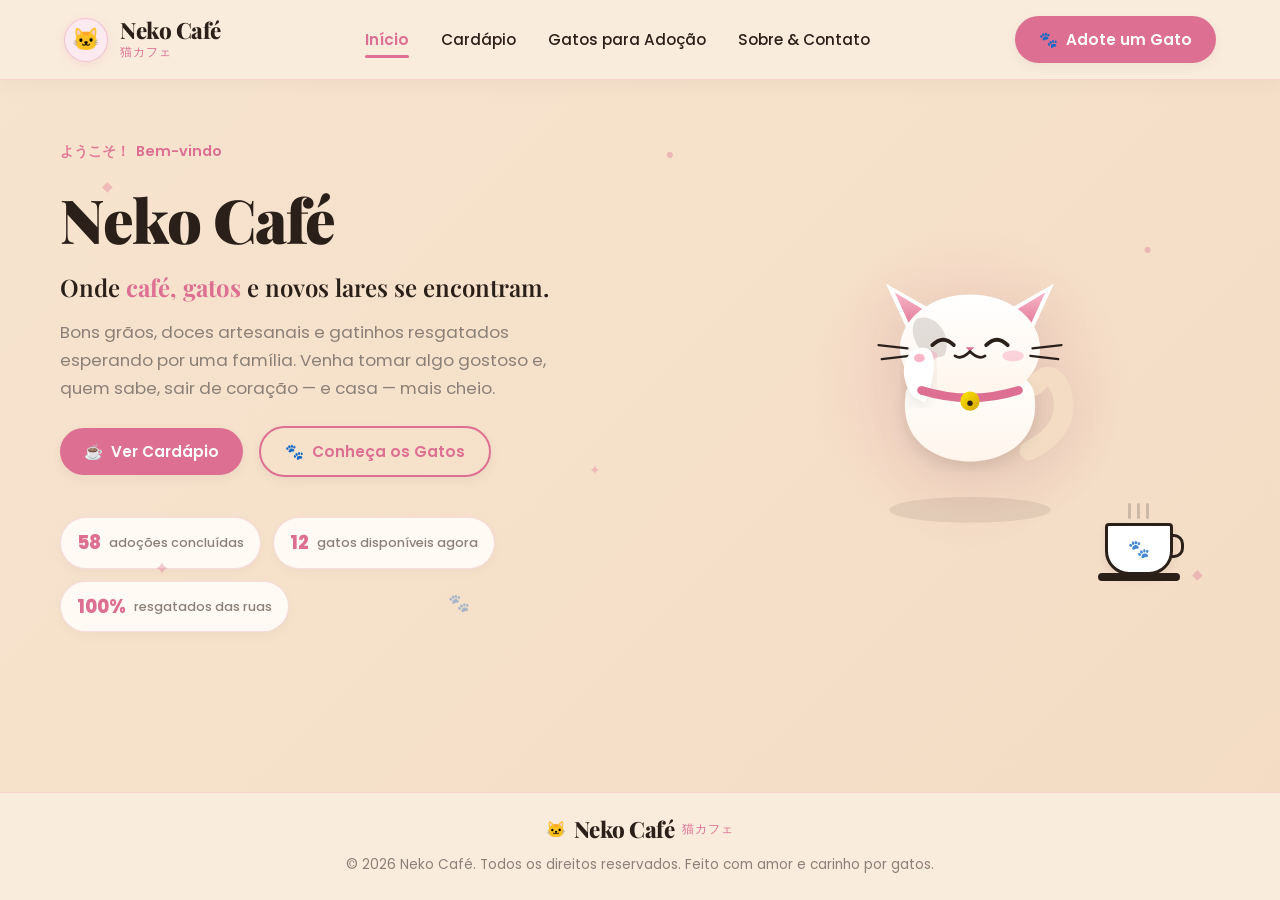
==== index.html @ e7660559 "base, inicio e cardapio" ====
<!DOCTYPE html>
<html lang="pt-BR">
<head>
  <meta charset="UTF-8">
  <meta name="viewport" content="width=device-width, initial-scale=1.0">
  <title>Neko Café</title>
  <meta name="description" content="Neko Café - Onde café de qualidade, doces artesanais e gatinhos resgatados se encontram. Venha tomar um café e adote um amigo!">
  
  <link rel="preconnect" href="https://fonts.googleapis.com">
  <link rel="preconnect" href="https://fonts.gstatic.com" crossorigin>
  <link href="https://fonts.googleapis.com/css2?family=Playfair+Display:ital,wght@0,600;0,700;0,800;0,900;1,400&family=Poppins:wght@300;400;500;600;700&display=swap" rel="stylesheet">
  
  <link rel="stylesheet" href="style.css">
</head>
<body>

  <!-- Cabeçalho Fixo -->
  <header class="header">
    <div class="header-container">
      
      <!-- Brand Logo -->
      <a href="#inicio" class="logo" id="brandLogo">
        <div class="logo-icon-circle">
          <span class="cat-icon">🐱</span>
        </div>
        <div class="logo-text">
          <span class="brand-name">Neko Café</span>
          <span class="jp-subtext">猫カフェ</span>
        </div>
      </a>

      <!-- Menu Hambúrguer (Mobile) -->
      <button class="hamburger-btn" id="hamburgerBtn" aria-label="Abrir menu de navegação">
        <span></span>
        <span></span>
        <span></span>
      </button>

      <!-- Navigation Links -->
      <nav class="nav-menu" id="navMenu">
        <ul class="nav-list">
          <li>
            <a href="#inicio" class="nav-link active" data-tab="inicio">Início</a>
          </li>
          <li>
            <a href="#cardapio" class="nav-link" data-tab="cardapio">Cardápio</a>
          </li>
          <li>
            <a href="#gatos" class="nav-link" data-tab="gatos">Gatos para Adoção</a>
          </li>
          <li>
            <a href="#sobre-contato" class="nav-link" data-tab="sobre-contato">Sobre & Contato</a>
          </li>
        </ul>
      </nav>

      <!-- Action CTA Button -->
      <div class="header-cta">
        <button class="btn btn-pill-pink" id="btnAdoteHeader">
          <span class="btn-icon">🐾</span> Adote um Gato
        </button>
      </div>
    </div>
  </header>

  <!-- Container de Notificação / Toast (Para abas em breve) -->
  <div class="toast-notification" id="toast">
    <span class="toast-icon">✨</span>
    <span class="toast-message" id="toastMessage">Esta seção estará disponível em breve!</span>
  </div>

  <!-- Conteúdo Principal SPA -->
  <main class="main-content">

    <!-- GUIA 1: INÍCIO (HERO) -->
    <section id="sec-inicio" class="tab-section active">
      <!-- Partículas decorativas de fundo -->
      <div class="decorative-confetti" aria-hidden="true">
        <span class="sparkle sp-1">◆</span>
        <span class="sparkle sp-2">✦</span>
        <span class="sparkle sp-3">●</span>
        <span class="sparkle sp-4">◆</span>
        <span class="sparkle sp-5">✦</span>
        <span class="sparkle sp-6">●</span>
        <span class="sparkle sp-7">🐾</span>
      </div>

      <div class="hero-container">
        <!-- Coluna Esquerda: Texto e Ações -->
        <div class="hero-left">
          <div class="jp-tag">
            <span class="jp-text">ようこそ！</span>
            <span class="pt-text">Bem-vindo</span>
          </div>

          <h1 class="hero-title">Neko Café</h1>

          <h2 class="hero-subtitle">
            Onde <span class="highlight-pink">café, gatos</span> e novos lares se encontram.
          </h2>

          <p class="hero-description">
            Bons grãos, doces artesanais e gatinhos resgatados esperando por uma família. Venha tomar algo gostoso e, quem sabe, sair de coração — e casa — mais cheio.
          </p>

          <div class="hero-buttons">
            <button class="btn btn-pink-solid" id="btnVerCardapioHero">
              <span>☕</span> Ver Cardápio
            </button>
            <button class="btn btn-pink-outline" id="btnConhecaGatosHero">
              <span>🐾</span> Conheça os Gatos
            </button>
          </div>

          <!-- Badges estatísticas -->
          <div class="hero-stats">
            <div class="stat-badge">
              <span class="stat-number">58</span>
              <span class="stat-text">adoções concluídas</span>
            </div>
            <div class="stat-badge">
              <span class="stat-number">12</span>
              <span class="stat-text">gatos disponíveis agora</span>
            </div>
            <div class="stat-badge">
              <span class="stat-number">100%</span>
              <span class="stat-text">resgatados das ruas</span>
            </div>
          </div>
        </div>

        <!-- Coluna Direita: Ilustração Maneki-Neko & Xícara -->
        <div class="hero-right">
          <div class="illustration-wrapper">
            <!-- Glow de fundo -->
            <div class="illustration-glow"></div>

            <!-- Maneki-Neko SVG / CSS Art -->
            <div class="maneki-neko-card">
              <svg class="neko-svg" viewBox="0 0 240 260" xmlns="http://www.w3.org/2000/svg">
                <defs>
                  <!-- Sombras e Gradientes -->
                  <filter id="soft-shadow" x="-10%" y="-10%" width="120%" height="120%">
                    <feDropShadow dx="0" dy="6" stdDeviation="6" flood-color="#2b2019" flood-opacity="0.08"/>
                  </filter>
                  <linearGradient id="bodyGrad" x1="0%" y1="0%" x2="0%" y2="100%">
                    <stop offset="0%" stop-color="#ffffff"/>
                    <stop offset="100%" stop-color="#fff5eb"/>
                  </linearGradient>
                  <linearGradient id="pinkEarGrad" x1="0%" y1="0%" x2="0%" y2="100%">
                    <stop offset="0%" stop-color="#f8b6c8"/>
                    <stop offset="100%" stop-color="#dd6f92"/>
                  </linearGradient>
                  <linearGradient id="bellGrad" x1="0%" y1="0%" x2="100%" y2="100%">
                    <stop offset="0%" stop-color="#ffe600"/>
                    <stop offset="100%" stop-color="#d4a300"/>
                  </linearGradient>
                </defs>

                <!-- Sombra no chão -->
                <ellipse cx="120" cy="245" rx="75" ry="12" fill="#2b2019" opacity="0.09"/>

                <!-- Rabo abanando -->
                <path class="neko-tail" d="M 175 190 Q 215 170 205 135 Q 195 110 180 130" fill="none" stroke="#f4dcc4" stroke-width="18" stroke-linecap="round"/>

                <!-- Corpo Principal -->
                <path d="M 60 140 C 50 220, 190 220, 180 140 C 180 100, 60 100, 60 140 Z" fill="url(#bodyGrad)" filter="url(#soft-shadow)"/>

                <!-- Orelhas (Trás e Dentro) -->
                <!-- Esquerda -->
                <path d="M 65 85 L 42 35 L 95 65 Z" fill="#ffffff"/>
                <path d="M 67 80 L 50 43 L 88 66 Z" fill="url(#pinkEarGrad)"/>
                <!-- Direita -->
                <path d="M 175 85 L 198 35 L 145 65 Z" fill="#ffffff"/>
                <path d="M 173 80 L 190 43 L 152 66 Z" fill="url(#pinkEarGrad)"/>

                <!-- Cabeça -->
                <ellipse cx="120" cy="95" rx="65" ry="50" fill="url(#bodyGrad)"/>

                <!-- Mancha cinza charmosa sobre o olho esquerdo -->
                <path d="M 70 68 C 60 80, 75 110, 96 102 C 105 85, 88 60, 70 68 Z" fill="#8b8078" opacity="0.25"/>

                <!-- Olhos (Piscando alegremente) -->
                <path d="M 85 92 Q 95 82 105 92" fill="none" stroke="#2b2019" stroke-width="3.5" stroke-linecap="round"/>
                <path d="M 135 92 Q 145 82 155 92" fill="none" stroke="#2b2019" stroke-width="3.5" stroke-linecap="round"/>

                <!-- Nariz e Focinho -->
                <polygon points="120,98 116,94 124,94" fill="#dd6f92"/>
                <path d="M 120 98 Q 112 106 106 102" fill="none" stroke="#2b2019" stroke-width="2.5" stroke-linecap="round"/>
                <path d="M 120 98 Q 128 106 134 102" fill="none" stroke="#2b2019" stroke-width="2.5" stroke-linecap="round"/>

                <!-- Bochechas rosadas -->
                <ellipse cx="80" cy="102" rx="10" ry="5" fill="#f8b6c8" opacity="0.6"/>
                <ellipse cx="160" cy="102" rx="10" ry="5" fill="#f8b6c8" opacity="0.6"/>

                <!-- Bigodes -->
                <!-- Esquerda -->
                <line x1="62" y1="95" x2="35" y2="92" stroke="#2b2019" stroke-width="2" stroke-linecap="round"/>
                <line x1="64" y1="102" x2="38" y2="105" stroke="#2b2019" stroke-width="2" stroke-linecap="round"/>
                <!-- Direita -->
                <line x1="178" y1="95" x2="205" y2="92" stroke="#2b2019" stroke-width="2" stroke-linecap="round"/>
                <line x1="176" y1="102" x2="202" y2="105" stroke="#2b2019" stroke-width="2" stroke-linecap="round"/>

                <!-- Patinha acenando (Maneki-Neko Luck Wave) -->
                <g class="waving-paw">
                  <path d="M 68 140 C 50 120, 60 90, 80 95 C 92 100, 85 130, 78 145 Z" fill="#ffffff" filter="url(#soft-shadow)"/>
                  <!-- Almofadinha da pata -->
                  <ellipse cx="73" cy="104" rx="5" ry="4" fill="#f8b6c8"/>
                </g>

                <!-- Coleira e Sino -->
                <path d="M 75 134 Q 120 148 165 134" fill="none" stroke="#dd6f92" stroke-width="8" stroke-linecap="round"/>
                <circle cx="120" cy="144" r="9" fill="url(#bellGrad)"/>
                <circle cx="120" cy="146" r="2.5" fill="#2b2019"/>
              </svg>
            </div>

            <!-- Ilustração da Xícara de Café -->
            <div class="coffee-cup-card">
              <div class="steam-container">
                <span class="steam s-1"></span>
                <span class="steam s-2"></span>
                <span class="steam s-3"></span>
              </div>
              <div class="cup-body">
                <div class="cup-handle"></div>
                <div class="cup-paw-print">🐾</div>
              </div>
              <div class="cup-saucer"></div>
            </div>

          </div>
        </div>
      </div>
    </section>

    <!-- GUIA 2: CARDÁPIO -->
    <section id="sec-cardapio" class="tab-section">
      <div class="menu-container">
        <!-- Coluna Esquerda: Texto e Box Destaque -->
        <div class="menu-left">
          <div class="jp-tag">
            <span class="jp-icon">☕</span>
            <span class="pt-text">Cardápio</span>
          </div>

          <h2 class="menu-title">Feito com amor, servido com calma.</h2>

          <p class="menu-description">
            Cafés, bebidas, doces e salgados pensados para acompanhar uma boa tarde ao lado dos nossos gatos.
          </p>

          <!-- Box de Destaque Marrom Escuro -->
          <div class="menu-feature-box">
            <div class="feature-box-content">
              <span class="feature-quote">"Experimente o Latte Neko!"</span>
              <span class="feature-icon">🐾</span>
            </div>
          </div>
        </div>

        <!-- Coluna Direita: Card com Sub-abas e Lista de Produtos -->
        <div class="menu-right">
          <div class="menu-card">
            
            <!-- Sub-abas (Tabs internas) -->
            <div class="subtabs-header">
              <button class="subtab-btn active" data-category="cafes">Cafés</button>
              <button class="subtab-btn" data-category="bebidas">Bebidas</button>
              <button class="subtab-btn" data-category="doces">Doces</button>
              <button class="subtab-btn" data-category="salgados">Salgados</button>
              <button class="subtab-btn" data-category="combos">Combos</button>
            </div>

            <!-- Conteúdo da lista de produtos -->
            <div class="subtabs-content">
              <ul class="menu-item-list" id="menuItemList">
                <!-- Preenchido dinamicamente via JS -->
              </ul>
            </div>

          </div>
        </div>
      </div>
    </section>

    <!-- GUIA PLACEHOLDER (Para abas Sobre, Gatos, Contato quando ativadas) -->
    <section id="sec-placeholder" class="tab-section">
      <div class="placeholder-container">
        <div class="placeholder-card">
          <span class="placeholder-icon">🐾</span>
          <h2 class="placeholder-title" id="placeholderTitle">Seção em Construção</h2>
          <p class="placeholder-text" id="placeholderText">
            Estamos preparando novidades incríveis para você e nossos gatinhos. Volte em breve!
          </p>
          <button class="btn btn-pink-solid" id="btnVoltarInicio">
            ☕ Voltar para o Início
          </button>
        </div>
      </div>
    </section>

  </main>

  <!-- Rodapé Simples -->
  <footer class="footer">
    <div class="footer-container">
      <div class="footer-brand">
        <span class="cat-icon">🐱</span>
        <span class="brand-name">Neko Café</span>
        <span class="jp-subtext">猫カフェ</span>
      </div>
      <p class="footer-copyright">
        © 2026 Neko Café. Todos os direitos reservados. Feito com amor e carinho por gatos.
      </p>
    </div>
  </footer>

  <script src="script.js"></script>
</body>
</html>
---- style.css ----
/* 1. CSS VARIABLES (DESIGN TOKENS) */
 
:root {
  /* Color Palette */
  --bg-gradient-start: #f7e4cf;
  --bg-gradient-end: #f4dcc4;
  --header-bg: #f9ecdd;
  
  --pink-primary: #dd6f92;
  --pink-dark: #d9678a;
  --pink-hover: #c85679;
  --pink-light: #fbeaf0;
  --pink-badge-bg: #dd6f92;
  
  --text-dark: #2b2019;
  --text-muted: #8b8078;
  
  --card-bg: #fffaf3;
  --card-border: rgba(217, 103, 138, 0.2);
  --card-shadow: 0 10px 30px rgba(43, 32, 25, 0.06);
  
  --box-dark-bg: #2b2019;
  --box-dark-text: #ffffff;
  
  /* Typography */
  --font-serif: 'Playfair Display', Georgia, serif;
  --font-sans: 'Poppins', -apple-system, BlinkMacSystemFont, sans-serif;
  
  /* Spacing & Layout */
  --header-height: 80px;
  --radius-sm: 8px;
  --radius-md: 16px;
  --radius-lg: 24px;
  --radius-pill: 50px;
  
  /* Transitions */
  --transition-fast: 0.2s cubic-bezier(0.4, 0, 0.2, 1);
  --transition-normal: 0.3s cubic-bezier(0.4, 0, 0.2, 1);
}

/* 2. GLOBAL RESETS & BASE STYLES*/
*, *::before, *::after {
  box-sizing: border-box;
  margin: 0;
  padding: 0;
}

html {
  scroll-behavior: smooth;
  font-size: 16px;
}

body {
  font-family: var(--font-sans);
  background: linear-gradient(135deg, var(--bg-gradient-start) 0%, var(--bg-gradient-end) 100%);
  color: var(--text-dark);
  min-height: 100vh;
  display: flex;
  flex-direction: column;
  line-height: 1.6;
  overflow-x: hidden;
}

/* Base Headings */
h1, h2, h3, h4 {
  font-family: var(--font-serif);
  color: var(--text-dark);
  line-height: 1.2;
}

ul {
  list-style: none;
}

a {
  text-decoration: none;
  color: inherit;
}

button {
  font-family: var(--font-sans);
  cursor: pointer;
  border: none;
  outline: none;
  background: none;
}

/* 3. HEADER (FIXED NAVIGATION BAR) */
.header {
  position: fixed;
  top: 0;
  left: 0;
  right: 0;
  height: var(--header-height);
  background-color: var(--header-bg);
  border-bottom: 1px solid var(--card-border);
  z-index: 1000;
  display: flex;
  align-items: center;
  box-shadow: 0 4px 20px rgba(43, 32, 25, 0.04);
}

.header-container {
  width: 100%;
  max-width: 1200px;
  margin: 0 auto;
  padding: 0 24px;
  display: flex;
  align-items: center;
  justify-content: space-between;
}

/* Logo */
.logo {
  display: flex;
  align-items: center;
  gap: 12px;
  transition: transform var(--transition-fast);
}

.logo:hover {
  transform: translateY(-1px);
}

.logo-icon-circle {
  width: 44px;
  height: 44px;
  background-color: var(--pink-light);
  border: 1px solid rgba(221, 111, 146, 0.3);
  border-radius: 50%;
  display: flex;
  align-items: center;
  justify-content: center;
  font-size: 1.4rem;
  box-shadow: 0 2px 8px rgba(221, 111, 146, 0.15);
}

.logo-text {
  display: flex;
  flex-direction: column;
}

.brand-name {
  font-family: var(--font-serif);
  font-size: 1.4rem;
  font-weight: 800;
  color: var(--text-dark);
  letter-spacing: -0.5px;
  line-height: 1.1;
}

.jp-subtext {
  font-size: 0.72rem;
  color: var(--pink-primary);
  font-weight: 500;
  letter-spacing: 1px;
}

/* Navigation Links */
.nav-menu {
  display: flex;
  align-items: center;
}

.nav-list {
  display: flex;
  align-items: center;
  gap: 32px;
}

.nav-link {
  position: relative;
  font-size: 0.95rem;
  font-weight: 500;
  color: var(--text-dark);
  padding: 8px 0;
  transition: color var(--transition-fast);
}

.nav-link:hover {
  color: var(--pink-primary);
}

/* Active Link Styling: Pink text & pink underline */
.nav-link.active {
  color: var(--pink-primary);
  font-weight: 600;
}

.nav-link::after {
  content: '';
  position: absolute;
  bottom: 0;
  left: 0;
  width: 0%;
  height: 2.5px;
  background-color: var(--pink-primary);
  border-radius: 2px;
  transition: width var(--transition-normal);
}

.nav-link.active::after {
  width: 100%;
}

/* Header Buttons */
.header-cta {
  display: flex;
  align-items: center;
}

.hamburger-btn {
  display: none;
  flex-direction: column;
  justify-content: space-between;
  width: 28px;
  height: 20px;
  background: transparent;
  cursor: pointer;
  z-index: 1001;
}

.hamburger-btn span {
  width: 100%;
  height: 3px;
  background-color: var(--text-dark);
  border-radius: 2px;
  transition: all var(--transition-normal);
}

.hamburger-btn.open span:nth-child(1) {
  transform: translateY(8.5px) rotate(45deg);
}

.hamburger-btn.open span:nth-child(2) {
  opacity: 0;
}

.hamburger-btn.open span:nth-child(3) {
  transform: translateY(-8.5px) rotate(-45deg);
}

/* 4. BUTTONS & BADGES */
.btn {
  display: inline-flex;
  align-items: center;
  justify-content: center;
  gap: 8px;
  font-weight: 600;
  font-size: 0.95rem;
  padding: 12px 24px;
  border-radius: var(--radius-pill);
  transition: all var(--transition-normal);
  box-shadow: 0 4px 12px rgba(43, 32, 25, 0.05);
}

.btn:hover {
  transform: translateY(-2px);
  box-shadow: 0 6px 18px rgba(221, 111, 146, 0.25);
}

.btn:active {
  transform: translateY(0);
}

.btn-pill-pink, .btn-pink-solid {
  background-color: var(--pink-primary);
  color: #ffffff;
}

.btn-pill-pink:hover, .btn-pink-solid:hover {
  background-color: var(--pink-hover);
}

.btn-pink-outline {
  background-color: transparent;
  border: 2px solid var(--pink-primary);
  color: var(--pink-primary);
}

.btn-pink-outline:hover {
  background-color: var(--pink-primary);
  color: #ffffff;
}

.badge-mais-pedido {
  display: inline-block;
  background-color: var(--pink-badge-bg);
  color: #ffffff;
  font-size: 0.7rem;
  font-weight: 700;
  padding: 3px 10px;
  border-radius: var(--radius-pill);
  text-transform: uppercase;
  letter-spacing: 0.5px;
  box-shadow: 0 2px 6px rgba(221, 111, 146, 0.3);
}

/* Japanese Tag Styling */
.jp-tag {
  display: inline-flex;
  align-items: center;
  gap: 6px;
  color: var(--pink-primary);
  font-size: 0.9rem;
  font-weight: 600;
  margin-bottom: 8px;
}

.jp-text {
  font-size: 0.85rem;
  opacity: 0.9;
}

/* 5. MAIN SPA CONTENT CONTAINER & TAB SWITCHING */
.main-content {
  margin-top: var(--header-height);
  flex: 1;
  display: flex;
  flex-direction: column;
}

/* Section visibility for SPA */
.tab-section {
  display: none;
  padding: 60px 24px 80px 24px;
  animation: fadeIn 0.4s ease-out forwards;
}

.tab-section.active {
  display: block;
}

@keyframes fadeIn {
  from {
    opacity: 0;
    transform: translateY(10px);
  }
  to {
    opacity: 1;
    transform: translateY(0);
  }
}

/* 6. GUIA "INÍCIO" (HERO SECTION) */
#sec-inicio {
  position: relative;
}

.hero-container {
  max-width: 1160px;
  margin: 0 auto;
  display: grid;
  grid-template-columns: 1.1fr 0.9fr;
  gap: 48px;
  align-items: center;
}

/* Hero Left Column */
.hero-left {
  display: flex;
  flex-direction: column;
  gap: 16px;
}

.hero-title {
  font-size: 3.8rem;
  font-weight: 900;
  letter-spacing: -1.5px;
  color: var(--text-dark);
  margin-top: -4px;
}

.hero-subtitle {
  font-size: 1.5rem;
  font-weight: 600;
  color: var(--text-dark);
  line-height: 1.3;
}

.hero-subtitle .highlight-pink {
  color: var(--pink-primary);
  font-weight: 700;
}

.hero-description {
  color: var(--text-muted);
  font-size: 1.05rem;
  max-width: 520px;
  line-height: 1.65;
  margin-bottom: 8px;
}

/* Buttons Side-by-Side */
.hero-buttons {
  display: flex;
  align-items: center;
  gap: 16px;
  margin-bottom: 12px;
  flex-wrap: wrap;
}

/* Statistic Pills */
.hero-stats {
  display: flex;
  align-items: center;
  gap: 12px;
  margin-top: 12px;
  flex-wrap: wrap;
}

.stat-badge {
  background-color: var(--card-bg);
  border: 1px solid var(--card-border);
  padding: 10px 16px;
  border-radius: var(--radius-pill);
  display: flex;
  align-items: center;
  gap: 8px;
  box-shadow: 0 4px 12px rgba(43, 32, 25, 0.03);
  transition: transform var(--transition-fast);
}

.stat-badge:hover {
  transform: translateY(-2px);
  border-color: var(--pink-primary);
}

.stat-number {
  font-family: var(--font-sans);
  font-size: 1.15rem;
  font-weight: 800;
  color: var(--pink-primary);
}

.stat-text {
  font-size: 0.8rem;
  color: var(--text-muted);
  font-weight: 500;
  line-height: 1.2;
}

/* Hero Right Column: Artwork & Floating Elements */
.hero-right {
  position: relative;
  display: flex;
  justify-content: center;
  align-items: center;
}

.illustration-wrapper {
  position: relative;
  width: 100%;
  max-width: 440px;
  height: 440px;
  display: flex;
  align-items: center;
  justify-content: center;
}

.illustration-glow {
  position: absolute;
  width: 320px;
  height: 320px;
  background: radial-gradient(circle, rgba(221, 111, 146, 0.18) 0%, rgba(247, 228, 207, 0) 70%);
  border-radius: 50%;
  z-index: 1;
}

.maneki-neko-card {
  position: relative;
  z-index: 2;
  width: 260px;
  height: 280px;
  filter: drop-shadow(0 15px 25px rgba(43, 32, 25, 0.08));
}

.neko-svg {
  width: 100%;
  height: 100%;
}

/* Maneki-Neko Waving Animation */
.waving-paw {
  transform-origin: 75px 135px;
  animation: wavePaw 2.5s ease-in-out infinite;
}

@keyframes wavePaw {
  0%, 100% { transform: rotate(0deg); }
  25% { transform: rotate(-14deg); }
  50% { transform: rotate(4deg); }
  75% { transform: rotate(-10deg); }
}

.neko-tail {
  transform-origin: 175px 190px;
  animation: wagTail 4s ease-in-out infinite;
}

@keyframes wagTail {
  0%, 100% { transform: rotate(0deg); }
  50% { transform: rotate(8deg); }
}

/* Coffee Cup Illustration */
.coffee-cup-card {
  position: absolute;
  bottom: 25px;
  right: 10px;
  z-index: 3;
  display: flex;
  flex-direction: column;
  align-items: center;
}

.steam-container {
  display: flex;
  gap: 6px;
  margin-bottom: 4px;
}

.steam {
  width: 3px;
  height: 16px;
  background: rgba(139, 128, 120, 0.4);
  border-radius: 3px;
  animation: steamRise 2s infinite ease-in-out;
}

.steam.s-1 { animation-delay: 0s; }
.steam.s-2 { animation-delay: 0.4s; }
.steam.s-3 { animation-delay: 0.8s; }

@keyframes steamRise {
  0% { transform: translateY(0) scaleX(1); opacity: 0.2; }
  50% { transform: translateY(-8px) scaleX(1.4); opacity: 0.7; }
  100% { transform: translateY(-16px) scaleX(0.8); opacity: 0; }
}

.cup-body {
  position: relative;
  width: 68px;
  height: 52px;
  background: #ffffff;
  border: 3px solid var(--text-dark);
  border-radius: 4px 4px 24px 24px;
  display: flex;
  align-items: center;
  justify-content: center;
  box-shadow: 0 4px 10px rgba(43, 32, 25, 0.08);
}

.cup-handle {
  position: absolute;
  right: -14px;
  top: 8px;
  width: 14px;
  height: 24px;
  border: 3px solid var(--text-dark);
  border-left: none;
  border-radius: 0 10px 10px 0;
}

.cup-paw-print {
  font-size: 1.1rem;
  opacity: 0.8;
}

.cup-saucer {
  width: 82px;
  height: 8px;
  background: var(--text-dark);
  border-radius: 4px;
  margin-top: -2px;
}

/* Floating Confetti Elements */
.decorative-confetti {
  position: absolute;
  inset: 0;
  pointer-events: none;
  overflow: hidden;
}

.sparkle {
  position: absolute;
  color: var(--pink-primary);
  opacity: 0.35;
  font-size: 0.9rem;
  animation: floatSparkle 6s infinite ease-in-out;
}

.sp-1 { top: 15%; left: 8%; animation-delay: 0s; }
.sp-2 { top: 75%; left: 12%; animation-delay: 1.5s; font-size: 1.2rem; }
.sp-3 { top: 25%; right: 10%; animation-delay: 3s; }
.sp-4 { bottom: 20%; right: 6%; animation-delay: 0.8s; }
.sp-5 { top: 60%; left: 46%; animation-delay: 2.2s; }
.sp-6 { top: 10%; left: 52%; animation-delay: 4s; }
.sp-7 { bottom: 15%; left: 35%; animation-delay: 2.7s; font-size: 1.1rem; }

@keyframes floatSparkle {
  0%, 100% { transform: translateY(0) rotate(0deg); opacity: 0.25; }
  50% { transform: translateY(-12px) rotate(15deg); opacity: 0.55; }
}

/* 7. GUIA "CARDÁPIO" (MENU SECTION) */
.menu-container {
  max-width: 1160px;
  margin: 0 auto;
  display: grid;
  grid-template-columns: 0.85fr 1.15fr;
  gap: 48px;
  align-items: start;
}

/* Menu Left Column */
.menu-left {
  display: flex;
  flex-direction: column;
  gap: 16px;
}

.menu-title {
  font-size: 2.8rem;
  font-weight: 800;
  line-height: 1.2;
}

.menu-description {
  color: var(--text-muted);
  font-size: 1.05rem;
  line-height: 1.6;
}

/* Feature Box Marrom Escuro */
.menu-feature-box {
  background-color: var(--box-dark-bg);
  color: var(--box-dark-text);
  padding: 24px;
  border-radius: var(--radius-md);
  margin-top: 16px;
  box-shadow: 0 8px 24px rgba(43, 32, 25, 0.15);
  position: relative;
  overflow: hidden;
  border-left: 4px solid var(--pink-primary);
}

.feature-box-content {
  display: flex;
  align-items: center;
  justify-content: space-between;
}

.feature-quote {
  font-family: var(--font-serif);
  font-style: italic;
  font-size: 1.15rem;
  font-weight: 600;
  letter-spacing: 0.2px;
}

.feature-icon {
  font-size: 1.4rem;
  opacity: 0.9;
}

/* Menu Right Column: White Card & Subtabs */
.menu-card {
  background-color: var(--card-bg);
  border: 1px solid var(--card-border);
  border-radius: var(--radius-lg);
  padding: 32px;
  box-shadow: var(--card-shadow);
}

/* Sub-tabs Header */
.subtabs-header {
  display: flex;
  align-items: center;
  gap: 20px;
  border-bottom: 1px solid rgba(217, 103, 138, 0.15);
  padding-bottom: 12px;
  overflow-x: auto;
  scrollbar-width: none; /* Firefox */
}

.subtabs-header::-webkit-scrollbar {
  display: none; /* Chrome/Safari */
}

.subtab-btn {
  position: relative;
  font-size: 0.95rem;
  font-weight: 600;
  color: var(--text-muted);
  padding: 8px 4px;
  white-space: nowrap;
  transition: color var(--transition-fast);
}

.subtab-btn:hover {
  color: var(--pink-primary);
}

.subtab-btn.active {
  color: var(--pink-primary);
}

.subtab-btn::after {
  content: '';
  position: absolute;
  bottom: -13px;
  left: 0;
  width: 0%;
  height: 3px;
  background-color: var(--pink-primary);
  border-radius: 2px;
  transition: width var(--transition-normal);
}

.subtab-btn.active::after {
  width: 100%;
}

/* Product Item List */
.subtabs-content {
  margin-top: 20px;
}

.menu-item-list {
  display: flex;
  flex-direction: column;
}

.menu-item-row {
  display: flex;
  align-items: center;
  justify-content: space-between;
  padding: 16px 0;
  border-bottom: 1px dashed rgba(139, 128, 120, 0.18);
  transition: background-color var(--transition-fast);
}

.menu-item-row:last-child {
  border-bottom: none;
}

.item-left-group {
  display: flex;
  align-items: center;
  gap: 16px;
}

.item-icon-circle {
  width: 44px;
  height: 44px;
  background-color: var(--pink-light);
  border-radius: 50%;
  display: flex;
  align-items: center;
  justify-content: center;
  font-size: 1.25rem;
  flex-shrink: 0;
}

.item-details {
  display: flex;
  flex-direction: column;
  gap: 2px;
}

.item-header {
  display: flex;
  align-items: center;
  gap: 10px;
}

.item-name {
  font-weight: 700;
  font-size: 1.05rem;
  color: var(--text-dark);
}

.item-desc {
  font-size: 0.85rem;
  color: var(--text-muted);
}

.item-price {
  font-family: var(--font-sans);
  font-weight: 800;
  font-size: 1.1rem;
  color: var(--pink-primary);
  white-space: nowrap;
  padding-left: 12px;
}

/* 8. PLACEHOLDER SECTION (PARA GUIA SOBRE, GATOS, CONTATO) */
.placeholder-container {
  max-width: 600px;
  margin: 40px auto;
  text-align: center;
}

.placeholder-card {
  background-color: var(--card-bg);
  border: 1px solid var(--card-border);
  border-radius: var(--radius-lg);
  padding: 48px 32px;
  box-shadow: var(--card-shadow);
  display: flex;
  flex-direction: column;
  align-items: center;
  gap: 16px;
}

.placeholder-icon {
  font-size: 3.5rem;
  margin-bottom: 8px;
}

.placeholder-title {
  font-size: 2.2rem;
  font-weight: 800;
}

.placeholder-text {
  color: var(--text-muted);
  font-size: 1rem;
  max-width: 440px;
  line-height: 1.6;
}

/* 9. TOAST NOTIFICATION */
.toast-notification {
  position: fixed;
  bottom: 24px;
  right: 24px;
  background-color: var(--text-dark);
  color: #ffffff;
  padding: 12px 20px;
  border-radius: var(--radius-pill);
  box-shadow: 0 8px 24px rgba(0, 0, 0, 0.2);
  display: flex;
  align-items: center;
  gap: 10px;
  font-size: 0.9rem;
  font-weight: 500;
  z-index: 2000;
  opacity: 0;
  transform: translateY(20px);
  pointer-events: none;
  transition: all var(--transition-normal);
  border-left: 4px solid var(--pink-primary);
}

.toast-notification.show {
  opacity: 1;
  transform: translateY(0);
}

/* 10. FOOTER */
.footer {
  background-color: var(--header-bg);
  border-top: 1px solid var(--card-border);
  padding: 24px 0;
  margin-top: auto;
}

.footer-container {
  max-width: 1200px;
  margin: 0 auto;
  padding: 0 24px;
  display: flex;
  flex-direction: column;
  align-items: center;
  gap: 12px;
}

.footer-brand {
  display: flex;
  align-items: center;
  gap: 8px;
}

.footer-copyright {
  font-size: 0.85rem;
  color: var(--text-muted);
  text-align: center;
}

/* 11. RESPONSIVE DESIGN (MEDIA QUERIES)*/
@media (max-width: 1024px) {
  .hero-title {
    font-size: 3.2rem;
  }
  .hero-container, .menu-container {
    gap: 32px;
  }
}

@media (max-width: 768px) {
  .hamburger-btn {
    display: flex;
  }

  .nav-menu {
    position: fixed;
    top: var(--header-height);
    left: 0;
    right: 0;
    background-color: var(--header-bg);
    border-bottom: 1px solid var(--card-border);
    padding: 24px;
    box-shadow: 0 10px 20px rgba(43, 32, 25, 0.08);
    transform: translateY(-150%);
    transition: transform var(--transition-normal);
  }

  .nav-menu.active {
    transform: translateY(0);
  }

  .nav-list {
    flex-direction: column;
    gap: 20px;
    align-items: center;
  }

  .header-cta {
    display: none;
  }

  /* Grid Layouts Empilhados */
  .hero-container, .menu-container {
    grid-template-columns: 1fr;
    text-align: center;
  }

  .hero-left {
    align-items: center;
  }

  .hero-buttons {
    justify-content: center;
  }

  .hero-stats {
    justify-content: center;
  }

  .menu-left {
    align-items: center;
    text-align: center;
  }

  .subtabs-header {
    justify-content: flex-start;
  }

  .menu-card {
    padding: 20px;
  }

  .hero-title {
    font-size: 2.8rem;
  }

  .hero-subtitle {
    font-size: 1.3rem;
  }

  .menu-title {
    font-size: 2.2rem;
  }
}

@media (max-width: 480px) {
  .hero-title {
    font-size: 2.3rem;
  }
  .stat-badge {
    width: 100%;
    justify-content: center;
  }
  .item-left-group {
    gap: 10px;
  }
  .item-name {
    font-size: 0.95rem;
  }
  .item-price {
    font-size: 0.95rem;
  }
}
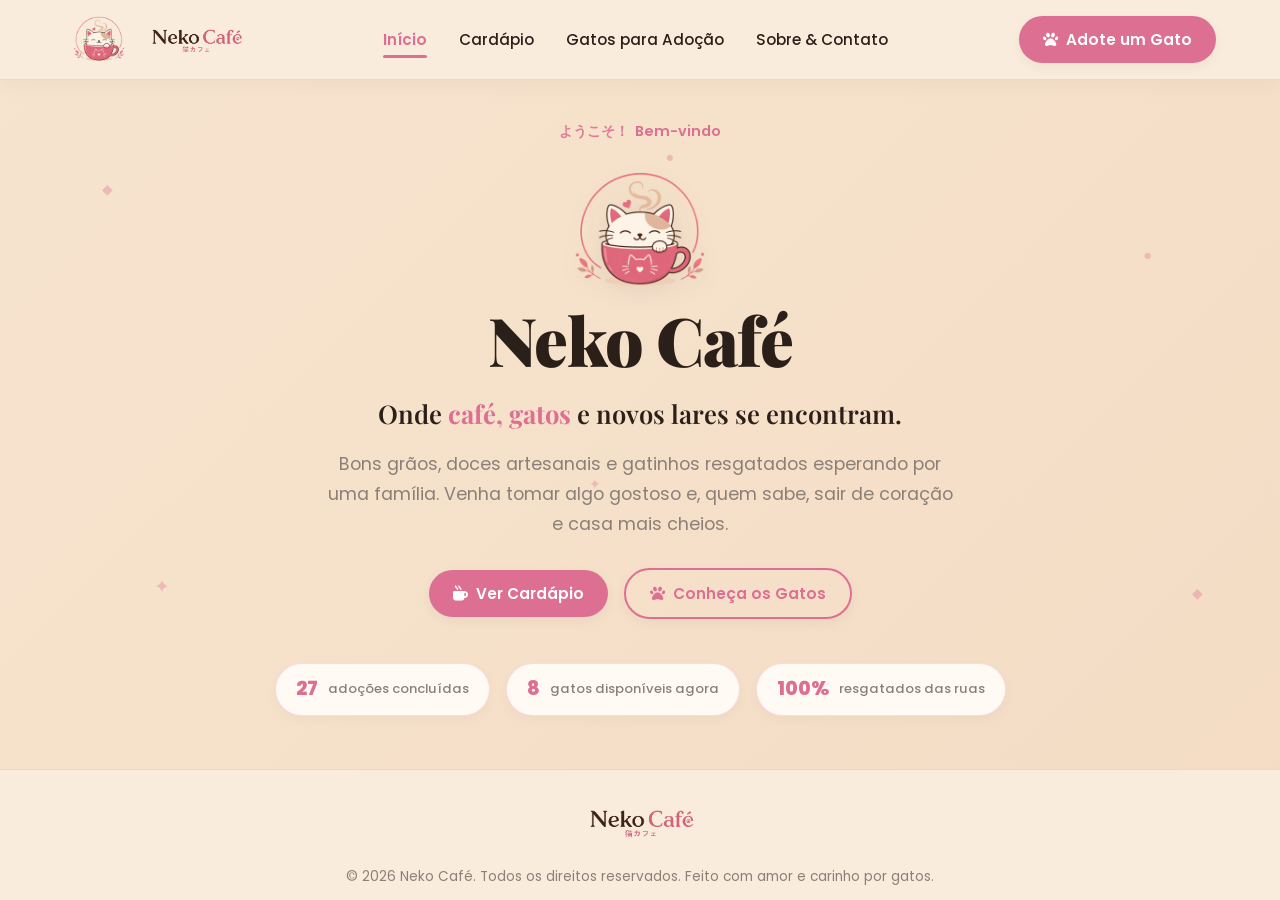
==== commit b7512651: "ajustes gerais" ====
--- a/index.html
+++ b/index.html
@@ -10,33 +10,27 @@
   <link rel="preconnect" href="https://fonts.gstatic.com" crossorigin>
   <link href="https://fonts.googleapis.com/css2?family=Playfair+Display:ital,wght@0,600;0,700;0,800;0,900;1,400&family=Poppins:wght@300;400;500;600;700&display=swap" rel="stylesheet">
   
+  <link rel="stylesheet" href="https://cdnjs.cloudflare.com/ajax/libs/font-awesome/6.5.1/css/all.min.css">
   <link rel="stylesheet" href="style.css">
 </head>
 <body>
 
-  <!-- Cabeçalho Fixo -->
   <header class="header">
     <div class="header-container">
       
-      <!-- Brand Logo -->
       <a href="#inicio" class="logo" id="brandLogo">
         <div class="logo-icon-circle">
-          <span class="cat-icon">🐱</span>
-        </div>
-        <div class="logo-text">
-          <span class="brand-name">Neko Café</span>
-          <span class="jp-subtext">猫カフェ</span>
-        </div>
+          <img src="assets/img/logo_centro.png" alt="Neko Café Logo" class="logo-img">
+        </div>
+        <img src="assets/img/logo_titulo.png" alt="Neko Café" class="logo-title-img">
       </a>
 
-      <!-- Menu Hambúrguer (Mobile) -->
       <button class="hamburger-btn" id="hamburgerBtn" aria-label="Abrir menu de navegação">
         <span></span>
         <span></span>
         <span></span>
       </button>
 
-      <!-- Navigation Links -->
       <nav class="nav-menu" id="navMenu">
         <ul class="nav-list">
           <li>
@@ -54,27 +48,17 @@
         </ul>
       </nav>
 
-      <!-- Action CTA Button -->
       <div class="header-cta">
         <button class="btn btn-pill-pink" id="btnAdoteHeader">
-          <span class="btn-icon">🐾</span> Adote um Gato
+          <span class="btn-icon"><i class="fa-solid fa-paw"></i></span> Adote um Gato
         </button>
       </div>
     </div>
   </header>
 
-  <!-- Container de Notificação / Toast (Para abas em breve) -->
-  <div class="toast-notification" id="toast">
-    <span class="toast-icon">✨</span>
-    <span class="toast-message" id="toastMessage">Esta seção estará disponível em breve!</span>
-  </div>
-
-  <!-- Conteúdo Principal SPA -->
   <main class="main-content">
 
-    <!-- GUIA 1: INÍCIO (HERO) -->
     <section id="sec-inicio" class="tab-section active">
-      <!-- Partículas decorativas de fundo -->
       <div class="decorative-confetti" aria-hidden="true">
         <span class="sparkle sp-1">◆</span>
         <span class="sparkle sp-2">✦</span>
@@ -82,17 +66,17 @@
         <span class="sparkle sp-4">◆</span>
         <span class="sparkle sp-5">✦</span>
         <span class="sparkle sp-6">●</span>
-        <span class="sparkle sp-7">🐾</span>
       </div>
 
       <div class="hero-container">
-        <!-- Coluna Esquerda: Texto e Ações -->
-        <div class="hero-left">
+        <div class="hero-content">
           <div class="jp-tag">
             <span class="jp-text">ようこそ！</span>
             <span class="pt-text">Bem-vindo</span>
           </div>
 
+          <img src="assets/img/logo_centro.png" alt="Neko Café Logo" class="hero-logo-img">
+
           <h1 class="hero-title">Neko Café</h1>
 
           <h2 class="hero-subtitle">
@@ -100,26 +84,25 @@
           </h2>
 
           <p class="hero-description">
-            Bons grãos, doces artesanais e gatinhos resgatados esperando por uma família. Venha tomar algo gostoso e, quem sabe, sair de coração — e casa — mais cheio.
+            Bons grãos, doces artesanais e gatinhos resgatados esperando por uma família. Venha tomar algo gostoso e, quem sabe, sair de coração e casa mais cheios.
           </p>
 
           <div class="hero-buttons">
             <button class="btn btn-pink-solid" id="btnVerCardapioHero">
-              <span>☕</span> Ver Cardápio
+              <i class="fa-solid fa-mug-hot"></i> Ver Cardápio
             </button>
             <button class="btn btn-pink-outline" id="btnConhecaGatosHero">
-              <span>🐾</span> Conheça os Gatos
+              <i class="fa-solid fa-paw"></i> Conheça os Gatos
             </button>
           </div>
 
-          <!-- Badges estatísticas -->
           <div class="hero-stats">
             <div class="stat-badge">
-              <span class="stat-number">58</span>
+              <span class="stat-number">27</span>
               <span class="stat-text">adoções concluídas</span>
             </div>
             <div class="stat-badge">
-              <span class="stat-number">12</span>
+              <span class="stat-number">8</span>
               <span class="stat-text">gatos disponíveis agora</span>
             </div>
             <div class="stat-badge">
@@ -128,119 +111,15 @@
             </div>
           </div>
         </div>
-
-        <!-- Coluna Direita: Ilustração Maneki-Neko & Xícara -->
-        <div class="hero-right">
-          <div class="illustration-wrapper">
-            <!-- Glow de fundo -->
-            <div class="illustration-glow"></div>
-
-            <!-- Maneki-Neko SVG / CSS Art -->
-            <div class="maneki-neko-card">
-              <svg class="neko-svg" viewBox="0 0 240 260" xmlns="http://www.w3.org/2000/svg">
-                <defs>
-                  <!-- Sombras e Gradientes -->
-                  <filter id="soft-shadow" x="-10%" y="-10%" width="120%" height="120%">
-                    <feDropShadow dx="0" dy="6" stdDeviation="6" flood-color="#2b2019" flood-opacity="0.08"/>
-                  </filter>
-                  <linearGradient id="bodyGrad" x1="0%" y1="0%" x2="0%" y2="100%">
-                    <stop offset="0%" stop-color="#ffffff"/>
-                    <stop offset="100%" stop-color="#fff5eb"/>
-                  </linearGradient>
-                  <linearGradient id="pinkEarGrad" x1="0%" y1="0%" x2="0%" y2="100%">
-                    <stop offset="0%" stop-color="#f8b6c8"/>
-                    <stop offset="100%" stop-color="#dd6f92"/>
-                  </linearGradient>
-                  <linearGradient id="bellGrad" x1="0%" y1="0%" x2="100%" y2="100%">
-                    <stop offset="0%" stop-color="#ffe600"/>
-                    <stop offset="100%" stop-color="#d4a300"/>
-                  </linearGradient>
-                </defs>
-
-                <!-- Sombra no chão -->
-                <ellipse cx="120" cy="245" rx="75" ry="12" fill="#2b2019" opacity="0.09"/>
-
-                <!-- Rabo abanando -->
-                <path class="neko-tail" d="M 175 190 Q 215 170 205 135 Q 195 110 180 130" fill="none" stroke="#f4dcc4" stroke-width="18" stroke-linecap="round"/>
-
-                <!-- Corpo Principal -->
-                <path d="M 60 140 C 50 220, 190 220, 180 140 C 180 100, 60 100, 60 140 Z" fill="url(#bodyGrad)" filter="url(#soft-shadow)"/>
-
-                <!-- Orelhas (Trás e Dentro) -->
-                <!-- Esquerda -->
-                <path d="M 65 85 L 42 35 L 95 65 Z" fill="#ffffff"/>
-                <path d="M 67 80 L 50 43 L 88 66 Z" fill="url(#pinkEarGrad)"/>
-                <!-- Direita -->
-                <path d="M 175 85 L 198 35 L 145 65 Z" fill="#ffffff"/>
-                <path d="M 173 80 L 190 43 L 152 66 Z" fill="url(#pinkEarGrad)"/>
-
-                <!-- Cabeça -->
-                <ellipse cx="120" cy="95" rx="65" ry="50" fill="url(#bodyGrad)"/>
-
-                <!-- Mancha cinza charmosa sobre o olho esquerdo -->
-                <path d="M 70 68 C 60 80, 75 110, 96 102 C 105 85, 88 60, 70 68 Z" fill="#8b8078" opacity="0.25"/>
-
-                <!-- Olhos (Piscando alegremente) -->
-                <path d="M 85 92 Q 95 82 105 92" fill="none" stroke="#2b2019" stroke-width="3.5" stroke-linecap="round"/>
-                <path d="M 135 92 Q 145 82 155 92" fill="none" stroke="#2b2019" stroke-width="3.5" stroke-linecap="round"/>
-
-                <!-- Nariz e Focinho -->
-                <polygon points="120,98 116,94 124,94" fill="#dd6f92"/>
-                <path d="M 120 98 Q 112 106 106 102" fill="none" stroke="#2b2019" stroke-width="2.5" stroke-linecap="round"/>
-                <path d="M 120 98 Q 128 106 134 102" fill="none" stroke="#2b2019" stroke-width="2.5" stroke-linecap="round"/>
-
-                <!-- Bochechas rosadas -->
-                <ellipse cx="80" cy="102" rx="10" ry="5" fill="#f8b6c8" opacity="0.6"/>
-                <ellipse cx="160" cy="102" rx="10" ry="5" fill="#f8b6c8" opacity="0.6"/>
-
-                <!-- Bigodes -->
-                <!-- Esquerda -->
-                <line x1="62" y1="95" x2="35" y2="92" stroke="#2b2019" stroke-width="2" stroke-linecap="round"/>
-                <line x1="64" y1="102" x2="38" y2="105" stroke="#2b2019" stroke-width="2" stroke-linecap="round"/>
-                <!-- Direita -->
-                <line x1="178" y1="95" x2="205" y2="92" stroke="#2b2019" stroke-width="2" stroke-linecap="round"/>
-                <line x1="176" y1="102" x2="202" y2="105" stroke="#2b2019" stroke-width="2" stroke-linecap="round"/>
-
-                <!-- Patinha acenando (Maneki-Neko Luck Wave) -->
-                <g class="waving-paw">
-                  <path d="M 68 140 C 50 120, 60 90, 80 95 C 92 100, 85 130, 78 145 Z" fill="#ffffff" filter="url(#soft-shadow)"/>
-                  <!-- Almofadinha da pata -->
-                  <ellipse cx="73" cy="104" rx="5" ry="4" fill="#f8b6c8"/>
-                </g>
-
-                <!-- Coleira e Sino -->
-                <path d="M 75 134 Q 120 148 165 134" fill="none" stroke="#dd6f92" stroke-width="8" stroke-linecap="round"/>
-                <circle cx="120" cy="144" r="9" fill="url(#bellGrad)"/>
-                <circle cx="120" cy="146" r="2.5" fill="#2b2019"/>
-              </svg>
-            </div>
-
-            <!-- Ilustração da Xícara de Café -->
-            <div class="coffee-cup-card">
-              <div class="steam-container">
-                <span class="steam s-1"></span>
-                <span class="steam s-2"></span>
-                <span class="steam s-3"></span>
-              </div>
-              <div class="cup-body">
-                <div class="cup-handle"></div>
-                <div class="cup-paw-print">🐾</div>
-              </div>
-              <div class="cup-saucer"></div>
-            </div>
-
-          </div>
-        </div>
       </div>
     </section>
 
-    <!-- GUIA 2: CARDÁPIO -->
+    <!-- CARDÁPIO -->
     <section id="sec-cardapio" class="tab-section">
       <div class="menu-container">
-        <!-- Coluna Esquerda: Texto e Box Destaque -->
         <div class="menu-left">
           <div class="jp-tag">
-            <span class="jp-icon">☕</span>
+            <span class="jp-icon"><i class="fa-solid fa-mug-hot"></i></span>
             <span class="pt-text">Cardápio</span>
           </div>
 
@@ -250,16 +129,14 @@
             Cafés, bebidas, doces e salgados pensados para acompanhar uma boa tarde ao lado dos nossos gatos.
           </p>
 
-          <!-- Box de Destaque Marrom Escuro -->
           <div class="menu-feature-box">
             <div class="feature-box-content">
               <span class="feature-quote">"Experimente o Latte Neko!"</span>
-              <span class="feature-icon">🐾</span>
-            </div>
-          </div>
-        </div>
-
-        <!-- Coluna Direita: Card com Sub-abas e Lista de Produtos -->
+              <span class="feature-icon"><i class="fa-solid fa-paw"></i></span>
+            </div>
+          </div>
+        </div>
+
         <div class="menu-right">
           <div class="menu-card">
             
@@ -272,10 +149,8 @@
               <button class="subtab-btn" data-category="combos">Combos</button>
             </div>
 
-            <!-- Conteúdo da lista de produtos -->
             <div class="subtabs-content">
               <ul class="menu-item-list" id="menuItemList">
-                <!-- Preenchido dinamicamente via JS -->
               </ul>
             </div>
 
@@ -284,31 +159,270 @@
       </div>
     </section>
 
-    <!-- GUIA PLACEHOLDER (Para abas Sobre, Gatos, Contato quando ativadas) -->
-    <section id="sec-placeholder" class="tab-section">
-      <div class="placeholder-container">
-        <div class="placeholder-card">
-          <span class="placeholder-icon">🐾</span>
-          <h2 class="placeholder-title" id="placeholderTitle">Seção em Construção</h2>
-          <p class="placeholder-text" id="placeholderText">
-            Estamos preparando novidades incríveis para você e nossos gatinhos. Volte em breve!
+     <section id="sec-gatos" class="tab-section">
+      <div class="gatos-container">
+
+        <div class="gatos-header">
+          <div class="jp-tag">
+            <span class="jp-icon"><i class="fa-solid fa-paw"></i></span>
+            <span class="pt-text">Adoção</span>
+          </div>
+          <h2 class="gatos-title">Encontre seu novo melhor amigo</h2>
+          <p class="gatos-descricao">
+            Todos os nossos gatinhos foram resgatados das ruas e estão prontos para encher
+            seu lar de ronronados. Conheça cada um deles e, quem sabe, leve um amigo para casa!
           </p>
-          <button class="btn btn-pink-solid" id="btnVoltarInicio">
-            ☕ Voltar para o Início
+        </div>
+
+        <div class="gatos-filtros">
+          <div class="busca-wrapper">
+            <span class="busca-icon"><i class="fa-solid fa-magnifying-glass"></i></span>
+            <input
+              type="text"
+              id="gatoBusca"
+              class="busca-input"
+              placeholder="Buscar por nome..."
+              aria-label="Buscar gato pelo nome"
+            />
+          </div>
+
+          <div class="filtros-personalidade" id="filtrosPersonalidade">
+            <button class="filtro-btn active" data-filtro="todos" id="filtroTodos">Todos</button>
+            <button class="filtro-btn" data-filtro="Brincalhão" id="filtroBrencalhao">Brincalhão</button>
+            <button class="filtro-btn" data-filtro="Calmo" id="filtroCalmo">Calmo</button>
+            <button class="filtro-btn" data-filtro="Carinhoso" id="filtroCarinhoso">Carinhoso</button>
+            <button class="filtro-btn" data-filtro="Independente" id="filtroIndependente">Independente</button>
+            <button class="filtro-btn" data-filtro="Sociável" id="filtroSociavel">Sociável</button>
+            <button class="filtro-btn" data-filtro="Curioso" id="filtroCurioso">Curioso</button>
+          </div>
+        </div>
+
+        <div class="gatos-grid" id="gatosGrid"></div>
+
+        <p class="gatos-sem-resultado" id="gatosSemResultado" style="display: none;">
+          Nenhum gatinho encontrado com esse filtro. Tente outro! <i class="fa-solid fa-cat"></i>
+        </p>
+
+      </div>
+    </section>
+
+    <section id="sec-sobre" class="tab-section">
+      <div class="sobre-container">
+
+        <div class="sobre-header">
+          <div class="jp-tag">
+            <span class="jp-icon"><i class="fa-solid fa-cat"></i></span>
+            <span class="pt-text">Sobre Nós</span>
+          </div>
+          <h2 class="sobre-title">Conheça o Neko Café</h2>
+        </div>
+
+        <div class="sobre-grid">
+
+          <div class="sobre-coluna-esq">
+
+            <div class="sobre-card">
+              <h3 class="sobre-card-titulo">O que é o Neko Café? <i class="fa-solid fa-mug-hot"></i></h3>
+              <p class="sobre-card-texto">
+                O Neko Café é uma cafeteria temática que combina a experiência gastronômica ao
+                contato carinhoso com gatos resgatados. Em nosso espaço, você encontra cafés
+                especiais, doces artesanais e salgados frescos — tudo isso enquanto passa um
+                tempo de qualidade com os felinos que aguardam um novo lar.
+              </p>
+              <p class="sobre-card-texto">
+                O site foi desenvolvido como projeto avaliativo da disciplina de Tecnologias Web
+                (IFBA - Campus Paulo Afonso), por alunos de Ciência da Computação no semestre 2026.1.
+              </p>
+            </div>
+
+            <div class="sobre-card">
+              <h3 class="sobre-card-titulo">Nossa Motivação <i class="fa-solid fa-spa"></i></h3>
+              <p class="sobre-card-texto">
+                O projeto foi inspirado nos <em>cat cafés</em>, estabelecimentos populares no Japão
+                e em várias partes do mundo que unem gastronomia ao convívio com gatos. Além de
+                proporcionar um ambiente acolhedor, esses espaços ajudam a divulgar animais que
+                buscam um novo lar.
+              </p>
+              <p class="sobre-card-texto">
+                A proposta é usar a tecnologia para apresentar a cafeteria e incentivar a adoção
+                responsável, reunindo informações sobre produtos e animais em uma interface
+                simples, organizada e agradável.
+              </p>
+            </div>
+
+            <div class="sobre-card">
+              <h3 class="sobre-card-titulo">Público-Alvo <i class="fa-solid fa-user-group"></i></h3>
+              <div class="publico-tags">
+                <span class="publico-tag"><i class="fa-solid fa-heart"></i> Amantes de gatos</span>
+                <span class="publico-tag"><i class="fa-solid fa-house"></i> Interessados em adoção</span>
+                <span class="publico-tag"><i class="fa-solid fa-mug-hot"></i> Clientes da cafeteria</span>
+                <span class="publico-tag"><i class="fa-solid fa-users"></i> Jovens e adultos</span>
+              </div>
+            </div>
+
+          </div>
+
+          <div class="sobre-coluna-dir">
+
+            <div class="sobre-card">
+              <h3 class="sobre-card-titulo">Nossos Objetivos <i class="fa-solid fa-bullseye"></i></h3>
+              <p class="sobre-card-subtitulo">Objetivo Geral</p>
+              <p class="sobre-card-texto">
+                Desenvolver uma interface web para divulgação de uma cafeteria temática
+                voltada à adoção de gatos.
+              </p>
+              <p class="sobre-card-subtitulo">Objetivos Específicos</p>
+              <ul class="sobre-lista">
+                <li><i class="fa-solid fa-clipboard-list"></i> Apresentar o cardápio completo da cafeteria</li>
+                <li><i class="fa-solid fa-cat"></i> Divulgar os gatos disponíveis para adoção</li>
+                <li><i class="fa-solid fa-circle-info"></i> Fornecer informações sobre o estabelecimento</li>
+                <li><i class="fa-solid fa-compass"></i> Criar uma experiência de navegação intuitiva</li>
+                <li><i class="fa-solid fa-laptop-code"></i> Aplicar conceitos de front-end e design responsivo</li>
+              </ul>
+            </div>
+
+            <div class="sobre-card contato-card">
+              <h3 class="sobre-card-titulo">Fale Conosco <i class="fa-solid fa-envelope-open-text"></i></h3>
+              <ul class="contato-lista">
+                <li class="contato-item">
+                  <span class="contato-icone"><i class="fa-solid fa-location-dot"></i></span>
+                  <div>
+                    <strong>Endereço</strong>
+                    <span>Rua das Cerejeiras, 42 — Centro, Paulo Afonso - BA</span>
+                  </div>
+                </li>
+                <li class="contato-item">
+                  <span class="contato-icone"><i class="fa-solid fa-envelope"></i></span>
+                  <div>
+                    <strong>E-mail</strong>
+                    <span>contato@nekocafe.com.br</span>
+                  </div>
+                </li>
+                <li class="contato-item">
+                  <span class="contato-icone"><i class="fa-brands fa-whatsapp"></i></span>
+                  <div>
+                    <strong>WhatsApp</strong>
+                    <span>(75) 99999-0042</span>
+                  </div>
+                </li>
+                <li class="contato-item">
+                  <span class="contato-icone"><i class="fa-solid fa-clock"></i></span>
+                  <div>
+                    <strong>Horário</strong>
+                    <span>Terça a domingo, das 10h às 20h</span>
+                  </div>
+                </li>
+                <li class="contato-item">
+                  <span class="contato-icone"><i class="fa-brands fa-instagram"></i></span>
+                  <div>
+                    <strong>Instagram</strong>
+                    <span>@nekocafe.oficial</span>
+                  </div>
+                </li>
+              </ul>
+            </div>
+
+          </div>
+        </div>
+
+        <div class="sobre-rodape">
+          <p>Criado com <i class="fa-solid fa-heart" style="color: #dd6f92;"></i> por <strong>Bruno Leandro Gama da Silva</strong> e <strong>Lorena Rachel Santos de Souza</strong></p>
+          <p class="sobre-rodape-sub">Ciência da Computação • IFBA - Campus Paulo Afonso • 2026.1</p>
+        </div>
+
+      </div>
+    </section>
+
+    <div class="modal-overlay" id="modalAdocao" role="dialog" aria-modal="true" aria-labelledby="modalTitulo">
+      <div class="modal-box">
+
+        <button class="modal-fechar" id="btnFecharModal" aria-label="Fechar modal">✕</button>
+
+        <div class="modal-cabecalho" id="modalCabecalho">
+          <div class="modal-gato-foto" id="modalGatoFoto"><i class="fa-solid fa-cat"></i></div>
+          <div>
+            <p class="modal-gato-label">Você quer adotar:</p>
+            <p class="modal-gato-nome" id="modalGatoNome">Nome do Gato</p>
+          </div>
+        </div>
+
+        <form class="modal-form" id="formAdocao" novalidate>
+          <div class="form-grupo">
+            <label class="form-label" for="inputNome">Nome completo *</label>
+            <input type="text" id="inputNome" class="form-input" placeholder="Seu nome completo" required />
+          </div>
+
+          <div class="form-grupo">
+            <label class="form-label" for="inputEmail">E-mail *</label>
+            <input type="email" id="inputEmail" class="form-input" placeholder="seu@email.com" required />
+          </div>
+
+          <div class="form-linha-dupla">
+            <div class="form-grupo">
+              <label class="form-label" for="inputTelefone">Telefone / WhatsApp *</label>
+              <input type="tel" id="inputTelefone" class="form-input" placeholder="(00) 00000-0000" maxlength="15" required />
+            </div>
+            <div class="form-grupo">
+              <label class="form-label" for="inputCidade">Cidade - UF *</label>
+              <input type="text" id="inputCidade" class="form-input" placeholder="Ex: Paulo Afonso - BA" required />
+            </div>
+          </div>
+
+          <div class="form-linha-dupla">
+            <div class="form-grupo">
+              <label class="form-label" for="selectMoradia">Tipo de moradia *</label>
+              <select id="selectMoradia" class="form-select" required>
+                <option value="">Selecione...</option>
+                <option value="casa-quintal">Casa com quintal</option>
+                <option value="casa-sem-quintal">Casa sem quintal</option>
+                <option value="apartamento">Apartamento</option>
+                <option value="outro">Outro</option>
+              </select>
+            </div>
+            <div class="form-grupo">
+              <label class="form-label" for="selectExperiencia">Já teve gatos antes? *</label>
+              <select id="selectExperiencia" class="form-select" required>
+                <option value="">Selecione...</option>
+                <option value="sim-atual">Sim, tenho atualmente</option>
+                <option value="sim-tive">Sim, já tive</option>
+                <option value="nao">Não, será o primeiro</option>
+              </select>
+            </div>
+          </div>
+
+          <div class="form-grupo">
+            <label class="form-label" for="textareaMotivo">Por que quer adotar este gatinho? (opcional)</label>
+            <textarea
+              id="textareaMotivo"
+              class="form-textarea"
+              placeholder="Conte um pouco sobre o motivo e como seria a rotina do gatinho na sua casa..."
+              rows="3"
+            ></textarea>
+          </div>
+
+          <button type="submit" class="btn btn-pink-solid" id="btnEnviarFormulario" style="width: 100%;">
+            <i class="fa-solid fa-paw"></i> Enviar interesse em adoção
           </button>
-        </div>
-      </div>
-    </section>
+        </form>
+
+        <div class="modal-sucesso" id="modalSucesso" style="display: none;">
+          <span class="sucesso-emoji"><i class="fa-solid fa-circle-check"></i></span>
+          <h3 class="sucesso-titulo">Que alegria!</h3>
+          <p class="sucesso-texto" id="sucessoTexto"></p>
+          <p class="sucesso-subtext">Nossa equipe entrará em contato em breve para os próximos passos da adoção.</p>
+          <button class="btn btn-pink-solid" id="btnFecharSucesso"><i class="fa-solid fa-heart"></i> Fechar</button>
+        </div>
+
+      </div>
+    </div>
 
   </main>
 
-  <!-- Rodapé Simples -->
+  <!-- Rodapé -->
   <footer class="footer">
     <div class="footer-container">
       <div class="footer-brand">
-        <span class="cat-icon">🐱</span>
-        <span class="brand-name">Neko Café</span>
-        <span class="jp-subtext">猫カフェ</span>
+        <img src="assets/img/logo_titulo.png" alt="Neko Café" class="footer-logo-img">
       </div>
       <p class="footer-copyright">
         © 2026 Neko Café. Todos os direitos reservados. Feito com amor e carinho por gatos.
--- a/style.css
+++ b/style.css
@@ -1,8 +1,5 @@
 
-/* 1. CSS VARIABLES (DESIGN TOKENS) */
- 
 :root {
-  /* Color Palette */
   --bg-gradient-start: #f7e4cf;
   --bg-gradient-end: #f4dcc4;
   --header-bg: #f9ecdd;
@@ -23,23 +20,19 @@
   --box-dark-bg: #2b2019;
   --box-dark-text: #ffffff;
   
-  /* Typography */
   --font-serif: 'Playfair Display', Georgia, serif;
   --font-sans: 'Poppins', -apple-system, BlinkMacSystemFont, sans-serif;
   
-  /* Spacing & Layout */
   --header-height: 80px;
   --radius-sm: 8px;
   --radius-md: 16px;
   --radius-lg: 24px;
   --radius-pill: 50px;
   
-  /* Transitions */
   --transition-fast: 0.2s cubic-bezier(0.4, 0, 0.2, 1);
   --transition-normal: 0.3s cubic-bezier(0.4, 0, 0.2, 1);
 }
 
-/* 2. GLOBAL RESETS & BASE STYLES*/
 *, *::before, *::after {
   box-sizing: border-box;
   margin: 0;
@@ -62,7 +55,6 @@
   overflow-x: hidden;
 }
 
-/* Base Headings */
 h1, h2, h3, h4 {
   font-family: var(--font-serif);
   color: var(--text-dark);
@@ -86,7 +78,6 @@
   background: none;
 }
 
-/* 3. HEADER (FIXED NAVIGATION BAR) */
 .header {
   position: fixed;
   top: 0;
@@ -111,11 +102,10 @@
   justify-content: space-between;
 }
 
-/* Logo */
 .logo {
   display: flex;
   align-items: center;
-  gap: 12px;
+  gap: 4px;
   transition: transform var(--transition-fast);
 }
 
@@ -124,16 +114,26 @@
 }
 
 .logo-icon-circle {
-  width: 44px;
-  height: 44px;
-  background-color: var(--pink-light);
-  border: 1px solid rgba(221, 111, 146, 0.3);
+  width: 70px;
+  height: 70px;
   border-radius: 50%;
   display: flex;
   align-items: center;
   justify-content: center;
-  font-size: 1.4rem;
-  box-shadow: 0 2px 8px rgba(221, 111, 146, 0.15);
+  overflow: hidden;
+  flex-shrink: 0;
+}
+
+.logo-img {
+  width: 100%;
+  height: 100%;
+  object-fit: contain;
+}
+
+.logo-title-img {
+  height: 70px;
+  width: auto;
+  object-fit: contain;
 }
 
 .logo-text {
@@ -157,7 +157,6 @@
   letter-spacing: 1px;
 }
 
-/* Navigation Links */
 .nav-menu {
   display: flex;
   align-items: center;
@@ -182,7 +181,6 @@
   color: var(--pink-primary);
 }
 
-/* Active Link Styling: Pink text & pink underline */
 .nav-link.active {
   color: var(--pink-primary);
   font-weight: 600;
@@ -204,7 +202,6 @@
   width: 100%;
 }
 
-/* Header Buttons */
 .header-cta {
   display: flex;
   align-items: center;
@@ -241,7 +238,6 @@
   transform: translateY(-8.5px) rotate(-45deg);
 }
 
-/* 4. BUTTONS & BADGES */
 .btn {
   display: inline-flex;
   align-items: center;
@@ -297,7 +293,6 @@
   box-shadow: 0 2px 6px rgba(221, 111, 146, 0.3);
 }
 
-/* Japanese Tag Styling */
 .jp-tag {
   display: inline-flex;
   align-items: center;
@@ -313,7 +308,6 @@
   opacity: 0.9;
 }
 
-/* 5. MAIN SPA CONTENT CONTAINER & TAB SWITCHING */
 .main-content {
   margin-top: var(--header-height);
   flex: 1;
@@ -321,7 +315,6 @@
   flex-direction: column;
 }
 
-/* Section visibility for SPA */
 .tab-section {
   display: none;
   padding: 60px 24px 80px 24px;
@@ -343,40 +336,58 @@
   }
 }
 
-/* 6. GUIA "INÍCIO" (HERO SECTION) */
+/* GUIA "INÍCIO" */
 #sec-inicio {
   position: relative;
+  padding: 40px 0 20px 0;
 }
 
 .hero-container {
-  max-width: 1160px;
+  max-width: 820px;
   margin: 0 auto;
-  display: grid;
-  grid-template-columns: 1.1fr 0.9fr;
-  gap: 48px;
-  align-items: center;
-}
-
-/* Hero Left Column */
-.hero-left {
-  display: flex;
-  flex-direction: column;
-  gap: 16px;
+  display: flex;
+  justify-content: center;
+  align-items: center;
+  text-align: center;
+}
+
+.hero-content {
+  display: flex;
+  flex-direction: column;
+  align-items: center;
+  gap: 20px;
+  width: 100%;
+}
+
+.hero-logo-img {
+  width: 180px;
+  height: auto;
+  max-width: 100%;
+  object-fit: contain;
+  margin-bottom: -4px;
+  filter: drop-shadow(0 4px 12px rgba(43, 32, 25, 0.08));
+  transition: transform var(--transition-fast);
+}
+
+.hero-logo-img:hover {
+  transform: scale(1.05);
 }
 
 .hero-title {
-  font-size: 3.8rem;
+  font-size: 4.2rem;
   font-weight: 900;
   letter-spacing: -1.5px;
   color: var(--text-dark);
   margin-top: -4px;
+  line-height: 1.1;
 }
 
 .hero-subtitle {
-  font-size: 1.5rem;
+  font-size: 1.6rem;
   font-weight: 600;
   color: var(--text-dark);
   line-height: 1.3;
+  max-width: 680px;
 }
 
 .hero-subtitle .highlight-pink {
@@ -386,26 +397,26 @@
 
 .hero-description {
   color: var(--text-muted);
-  font-size: 1.05rem;
-  max-width: 520px;
-  line-height: 1.65;
+  font-size: 1.1rem;
+  max-width: 640px;
+  line-height: 1.7;
   margin-bottom: 8px;
 }
 
-/* Buttons Side-by-Side */
 .hero-buttons {
   display: flex;
   align-items: center;
+  justify-content: center;
   gap: 16px;
   margin-bottom: 12px;
   flex-wrap: wrap;
 }
 
-/* Statistic Pills */
 .hero-stats {
   display: flex;
   align-items: center;
-  gap: 12px;
+  justify-content: center;
+  gap: 16px;
   margin-top: 12px;
   flex-wrap: wrap;
 }
@@ -413,11 +424,11 @@
 .stat-badge {
   background-color: var(--card-bg);
   border: 1px solid var(--card-border);
-  padding: 10px 16px;
+  padding: 10px 20px;
   border-radius: var(--radius-pill);
   display: flex;
   align-items: center;
-  gap: 8px;
+  gap: 10px;
   box-shadow: 0 4px 12px rgba(43, 32, 25, 0.03);
   transition: transform var(--transition-fast);
 }
@@ -429,154 +440,18 @@
 
 .stat-number {
   font-family: var(--font-sans);
-  font-size: 1.15rem;
+  font-size: 1.2rem;
   font-weight: 800;
   color: var(--pink-primary);
 }
 
 .stat-text {
-  font-size: 0.8rem;
+  font-size: 0.82rem;
   color: var(--text-muted);
   font-weight: 500;
   line-height: 1.2;
 }
 
-/* Hero Right Column: Artwork & Floating Elements */
-.hero-right {
-  position: relative;
-  display: flex;
-  justify-content: center;
-  align-items: center;
-}
-
-.illustration-wrapper {
-  position: relative;
-  width: 100%;
-  max-width: 440px;
-  height: 440px;
-  display: flex;
-  align-items: center;
-  justify-content: center;
-}
-
-.illustration-glow {
-  position: absolute;
-  width: 320px;
-  height: 320px;
-  background: radial-gradient(circle, rgba(221, 111, 146, 0.18) 0%, rgba(247, 228, 207, 0) 70%);
-  border-radius: 50%;
-  z-index: 1;
-}
-
-.maneki-neko-card {
-  position: relative;
-  z-index: 2;
-  width: 260px;
-  height: 280px;
-  filter: drop-shadow(0 15px 25px rgba(43, 32, 25, 0.08));
-}
-
-.neko-svg {
-  width: 100%;
-  height: 100%;
-}
-
-/* Maneki-Neko Waving Animation */
-.waving-paw {
-  transform-origin: 75px 135px;
-  animation: wavePaw 2.5s ease-in-out infinite;
-}
-
-@keyframes wavePaw {
-  0%, 100% { transform: rotate(0deg); }
-  25% { transform: rotate(-14deg); }
-  50% { transform: rotate(4deg); }
-  75% { transform: rotate(-10deg); }
-}
-
-.neko-tail {
-  transform-origin: 175px 190px;
-  animation: wagTail 4s ease-in-out infinite;
-}
-
-@keyframes wagTail {
-  0%, 100% { transform: rotate(0deg); }
-  50% { transform: rotate(8deg); }
-}
-
-/* Coffee Cup Illustration */
-.coffee-cup-card {
-  position: absolute;
-  bottom: 25px;
-  right: 10px;
-  z-index: 3;
-  display: flex;
-  flex-direction: column;
-  align-items: center;
-}
-
-.steam-container {
-  display: flex;
-  gap: 6px;
-  margin-bottom: 4px;
-}
-
-.steam {
-  width: 3px;
-  height: 16px;
-  background: rgba(139, 128, 120, 0.4);
-  border-radius: 3px;
-  animation: steamRise 2s infinite ease-in-out;
-}
-
-.steam.s-1 { animation-delay: 0s; }
-.steam.s-2 { animation-delay: 0.4s; }
-.steam.s-3 { animation-delay: 0.8s; }
-
-@keyframes steamRise {
-  0% { transform: translateY(0) scaleX(1); opacity: 0.2; }
-  50% { transform: translateY(-8px) scaleX(1.4); opacity: 0.7; }
-  100% { transform: translateY(-16px) scaleX(0.8); opacity: 0; }
-}
-
-.cup-body {
-  position: relative;
-  width: 68px;
-  height: 52px;
-  background: #ffffff;
-  border: 3px solid var(--text-dark);
-  border-radius: 4px 4px 24px 24px;
-  display: flex;
-  align-items: center;
-  justify-content: center;
-  box-shadow: 0 4px 10px rgba(43, 32, 25, 0.08);
-}
-
-.cup-handle {
-  position: absolute;
-  right: -14px;
-  top: 8px;
-  width: 14px;
-  height: 24px;
-  border: 3px solid var(--text-dark);
-  border-left: none;
-  border-radius: 0 10px 10px 0;
-}
-
-.cup-paw-print {
-  font-size: 1.1rem;
-  opacity: 0.8;
-}
-
-.cup-saucer {
-  width: 82px;
-  height: 8px;
-  background: var(--text-dark);
-  border-radius: 4px;
-  margin-top: -2px;
-}
-
-/* Floating Confetti Elements */
 .decorative-confetti {
   position: absolute;
   inset: 0;
@@ -605,7 +480,7 @@
   50% { transform: translateY(-12px) rotate(15deg); opacity: 0.55; }
 }
 
-/* 7. GUIA "CARDÁPIO" (MENU SECTION) */
+/* GUIA "CARDÁPIO" */
 .menu-container {
   max-width: 1160px;
   margin: 0 auto;
@@ -615,7 +490,6 @@
   align-items: start;
 }
 
-/* Menu Left Column */
 .menu-left {
   display: flex;
   flex-direction: column;
@@ -634,7 +508,6 @@
   line-height: 1.6;
 }
 
-/* Feature Box Marrom Escuro */
 .menu-feature-box {
   background-color: var(--box-dark-bg);
   color: var(--box-dark-text);
@@ -666,7 +539,6 @@
   opacity: 0.9;
 }
 
-/* Menu Right Column: White Card & Subtabs */
 .menu-card {
   background-color: var(--card-bg);
   border: 1px solid var(--card-border);
@@ -675,7 +547,6 @@
   box-shadow: var(--card-shadow);
 }
 
-/* Sub-tabs Header */
 .subtabs-header {
   display: flex;
   align-items: center;
@@ -724,7 +595,6 @@
   width: 100%;
 }
 
-/* Product Item List */
 .subtabs-content {
   margin-top: 20px;
 }
@@ -757,11 +627,12 @@
   width: 44px;
   height: 44px;
   background-color: var(--pink-light);
+  color: var(--pink-primary);
   border-radius: 50%;
   display: flex;
   align-items: center;
   justify-content: center;
-  font-size: 1.25rem;
+  font-size: 1.2rem;
   flex-shrink: 0;
 }
 
@@ -797,75 +668,11 @@
   padding-left: 12px;
 }
 
-/* 8. PLACEHOLDER SECTION (PARA GUIA SOBRE, GATOS, CONTATO) */
-.placeholder-container {
-  max-width: 600px;
-  margin: 40px auto;
-  text-align: center;
-}
-
-.placeholder-card {
-  background-color: var(--card-bg);
-  border: 1px solid var(--card-border);
-  border-radius: var(--radius-lg);
-  padding: 48px 32px;
-  box-shadow: var(--card-shadow);
-  display: flex;
-  flex-direction: column;
-  align-items: center;
-  gap: 16px;
-}
-
-.placeholder-icon {
-  font-size: 3.5rem;
-  margin-bottom: 8px;
-}
-
-.placeholder-title {
-  font-size: 2.2rem;
-  font-weight: 800;
-}
-
-.placeholder-text {
-  color: var(--text-muted);
-  font-size: 1rem;
-  max-width: 440px;
-  line-height: 1.6;
-}
-
-/* 9. TOAST NOTIFICATION */
-.toast-notification {
-  position: fixed;
-  bottom: 24px;
-  right: 24px;
-  background-color: var(--text-dark);
-  color: #ffffff;
-  padding: 12px 20px;
-  border-radius: var(--radius-pill);
-  box-shadow: 0 8px 24px rgba(0, 0, 0, 0.2);
-  display: flex;
-  align-items: center;
-  gap: 10px;
-  font-size: 0.9rem;
-  font-weight: 500;
-  z-index: 2000;
-  opacity: 0;
-  transform: translateY(20px);
-  pointer-events: none;
-  transition: all var(--transition-normal);
-  border-left: 4px solid var(--pink-primary);
-}
-
-.toast-notification.show {
-  opacity: 1;
-  transform: translateY(0);
-}
-
-/* 10. FOOTER */
+/* FOOTER */
 .footer {
   background-color: var(--header-bg);
   border-top: 1px solid var(--card-border);
-  padding: 24px 0;
+  padding: 12px 0;
   margin-top: auto;
 }
 
@@ -876,13 +683,22 @@
   display: flex;
   flex-direction: column;
   align-items: center;
-  gap: 12px;
+  gap: 4px;
 }
 
 .footer-brand {
   display: flex;
   align-items: center;
-  gap: 8px;
+  justify-content: center;
+  margin: 0;
+  padding: 0;
+}
+
+.footer-logo-img {
+  height: 80px;
+  width: auto;
+  object-fit: contain;
+  margin: 0;
 }
 
 .footer-copyright {
@@ -891,13 +707,619 @@
   text-align: center;
 }
 
-/* 11. RESPONSIVE DESIGN (MEDIA QUERIES)*/
+
+/* GATOS PARA ADOÇÃO */
+.gatos-container {
+  max-width: 1160px;
+  margin: 0 auto;
+}
+
+.gatos-header {
+  text-align: center;
+  margin-bottom: 32px;
+}
+
+.gatos-title {
+  font-size: 2.8rem;
+  font-weight: 800;
+  margin-bottom: 12px;
+}
+
+.gatos-descricao {
+  color: var(--text-muted);
+  font-size: 1.05rem;
+  max-width: 560px;
+  margin: 0 auto;
+  line-height: 1.65;
+}
+
+.gatos-filtros {
+  display: flex;
+  flex-direction: column;
+  align-items: center;
+  gap: 16px;
+  margin-bottom: 36px;
+}
+
+.busca-wrapper {
+  position: relative;
+  width: 100%;
+  max-width: 420px;
+}
+
+.busca-icon {
+  position: absolute;
+  left: 16px;
+  top: 50%;
+  transform: translateY(-50%);
+  font-size: 1rem;
+  opacity: 0.5;
+}
+
+.busca-input {
+  width: 100%;
+  padding: 12px 16px 12px 44px;
+  border: 1px solid var(--card-border);
+  border-radius: var(--radius-pill);
+  background-color: var(--card-bg);
+  font-family: var(--font-sans);
+  font-size: 0.95rem;
+  color: var(--text-dark);
+  box-shadow: var(--card-shadow);
+  transition: border-color var(--transition-fast), box-shadow var(--transition-fast);
+  outline: none;
+}
+
+.busca-input:focus {
+  border-color: var(--pink-primary);
+  box-shadow: 0 0 0 3px rgba(221, 111, 146, 0.12);
+}
+
+.filtros-personalidade {
+  display: flex;
+  flex-wrap: wrap;
+  justify-content: center;
+  gap: 10px;
+}
+
+.filtro-btn {
+  padding: 8px 20px;
+  border-radius: var(--radius-pill);
+  font-family: var(--font-sans);
+  font-size: 0.88rem;
+  font-weight: 600;
+  color: var(--text-muted);
+  background-color: var(--card-bg);
+  border: 1px solid var(--card-border);
+  transition: all var(--transition-fast);
+  cursor: pointer;
+}
+
+.filtro-btn:hover {
+  border-color: var(--pink-primary);
+  color: var(--pink-primary);
+}
+
+.filtro-btn.active {
+  background-color: var(--pink-primary);
+  border-color: var(--pink-primary);
+  color: #ffffff;
+}
+
+.gatos-grid {
+  display: grid;
+  grid-template-columns: repeat(3, 1fr);
+  gap: 24px;
+}
+
+.gato-card {
+  background-color: var(--card-bg);
+  border: 1px solid var(--card-border);
+  border-radius: var(--radius-lg);
+  box-shadow: var(--card-shadow);
+  overflow: hidden;
+  display: flex;
+  flex-direction: column;
+  transition: transform var(--transition-normal), box-shadow var(--transition-normal);
+}
+
+.gato-card:hover {
+  transform: translateY(-4px);
+  box-shadow: 0 16px 40px rgba(43, 32, 25, 0.1);
+}
+
+.gato-foto-area {
+  background: linear-gradient(135deg, var(--pink-light), var(--bg-gradient-end));
+  display: flex;
+  align-items: center;
+  justify-content: center;
+  padding: 28px 20px;
+  font-size: 4rem;
+  position: relative;
+  min-height: 220px;
+}
+
+.gato-foto {
+  width: 100%;
+  height: 220px;
+  object-fit: cover;
+  display: block;
+  border-radius: 16px;
+}
+
+.gato-status-badge {
+  position: absolute;
+  top: 12px;
+  right: 12px;
+  background-color: #4caf50;
+  color: #ffffff;
+  font-size: 0.7rem;
+  font-weight: 700;
+  padding: 3px 10px;
+  border-radius: var(--radius-pill);
+  text-transform: uppercase;
+  letter-spacing: 0.5px;
+}
+
+.gato-card-body {
+  padding: 16px 20px 20px 20px;
+  display: flex;
+  flex-direction: column;
+  gap: 8px;
+  flex: 1;
+}
+
+.gato-nome {
+  font-family: var(--font-serif);
+  font-size: 1.3rem;
+  font-weight: 700;
+  color: var(--text-dark);
+}
+
+.gato-idade {
+  font-size: 0.85rem;
+  color: var(--text-muted);
+  font-weight: 500;
+}
+
+.gato-tags {
+  display: flex;
+  flex-wrap: wrap;
+  gap: 6px;
+  margin: 4px 0;
+}
+
+.gato-tag {
+  background-color: var(--pink-light);
+  color: var(--pink-primary);
+  font-size: 0.75rem;
+  font-weight: 600;
+  padding: 3px 10px;
+  border-radius: var(--radius-pill);
+  border: 1px solid rgba(221, 111, 146, 0.25);
+}
+
+.gato-descricao-card {
+  font-size: 0.875rem;
+  color: var(--text-muted);
+  line-height: 1.55;
+  flex: 1;
+}
+
+.gato-btn-adotar {
+  margin-top: 8px;
+  width: 100%;
+}
+
+.gatos-sem-resultado {
+  text-align: center;
+  color: var(--text-muted);
+  font-size: 1rem;
+  padding: 40px 0;
+}
+
+/* MODAL DE ADOÇÃO */
+.modal-overlay {
+  position: fixed;
+  inset: 0;
+  background-color: rgba(43, 32, 25, 0.55);
+  display: flex;
+  align-items: center;
+  justify-content: center;
+  z-index: 3000;
+  padding: 24px;
+  opacity: 0;
+  pointer-events: none;
+  transition: opacity var(--transition-normal);
+}
+
+.modal-overlay.aberto {
+  opacity: 1;
+  pointer-events: all;
+}
+
+.modal-box {
+  background-color: var(--card-bg);
+  border-radius: var(--radius-lg);
+  box-shadow: 0 24px 60px rgba(43, 32, 25, 0.2);
+  padding: 0;
+  width: 100%;
+  max-width: 560px;
+  max-height: 85vh;
+  display: flex;
+  flex-direction: column;
+  position: relative;
+  overflow: hidden;
+  transform: translateY(20px);
+  transition: transform var(--transition-normal);
+}
+
+.modal-overlay.aberto .modal-box {
+  transform: translateY(0);
+}
+
+.modal-fechar {
+  position: absolute;
+  top: 16px;
+  right: 16px;
+  width: 32px;
+  height: 32px;
+  border-radius: 50%;
+  background-color: var(--pink-light);
+  color: var(--pink-primary);
+  font-size: 1rem;
+  font-weight: 700;
+  display: flex;
+  align-items: center;
+  justify-content: center;
+  transition: background-color var(--transition-fast);
+  z-index: 10;
+}
+
+.modal-fechar:hover {
+  background-color: var(--pink-primary);
+  color: #ffffff;
+}
+
+.modal-cabecalho {
+  display: flex;
+  align-items: center;
+  gap: 16px;
+  padding: 24px 28px 16px 28px;
+  margin-bottom: 0;
+  border-bottom: 1px solid var(--card-border);
+  flex-shrink: 0;
+}
+
+.modal-gato-foto {
+  width: 68px;
+  height: 68px;
+  background: linear-gradient(135deg, var(--pink-light), var(--bg-gradient-end));
+  border-radius: var(--radius-md);
+  display: flex;
+  align-items: center;
+  justify-content: center;
+  flex-shrink: 0;
+  overflow: hidden;
+}
+
+.modal-gato-foto img {
+  width: 100%;
+  height: 100%;
+  object-fit: cover;
+  display: block;
+}
+
+.modal-gato-label {
+  font-size: 0.82rem;
+  color: var(--text-muted);
+  font-weight: 500;
+  margin-bottom: 2px;
+}
+
+.modal-gato-nome {
+  font-family: var(--font-serif);
+  font-size: 1.4rem;
+  font-weight: 700;
+  color: var(--pink-primary);
+}
+
+.modal-form {
+  display: flex;
+  flex-direction: column;
+  gap: 14px;
+  padding: 20px 28px 28px 28px;
+  overflow-y: auto;
+  flex: 1;
+}
+
+.modal-form::-webkit-scrollbar,
+.modal-sucesso::-webkit-scrollbar {
+  width: 6px;
+}
+
+.modal-form::-webkit-scrollbar-track,
+.modal-sucesso::-webkit-scrollbar-track {
+  background: var(--pink-light);
+  border-radius: 10px;
+  margin: 10px 0;
+}
+
+.modal-form::-webkit-scrollbar-thumb,
+.modal-sucesso::-webkit-scrollbar-thumb {
+  background: var(--pink-primary);
+  border-radius: 10px;
+}
+
+.modal-form::-webkit-scrollbar-thumb:hover,
+.modal-sucesso::-webkit-scrollbar-thumb:hover {
+  background: var(--pink-hover);
+}
+
+.modal-form,
+.modal-sucesso {
+  scrollbar-width: thin;
+  scrollbar-color: var(--pink-primary) var(--pink-light);
+}
+
+.form-grupo {
+  display: flex;
+  flex-direction: column;
+  gap: 5px;
+}
+
+.form-linha-dupla {
+  display: grid;
+  grid-template-columns: 1fr 1fr;
+  gap: 14px;
+}
+
+.form-label {
+  font-size: 0.85rem;
+  font-weight: 600;
+  color: var(--text-dark);
+}
+
+.form-input,
+.form-select,
+.form-textarea {
+  font-family: var(--font-sans);
+  font-size: 0.9rem;
+  color: var(--text-dark);
+  background-color: #ffffff;
+  border: 1px solid var(--card-border);
+  border-radius: var(--radius-sm);
+  padding: 10px 14px;
+  outline: none;
+  transition: border-color var(--transition-fast), box-shadow var(--transition-fast);
+  width: 100%;
+}
+
+.form-input:focus,
+.form-select:focus,
+.form-textarea:focus {
+  border-color: var(--pink-primary);
+  box-shadow: 0 0 0 3px rgba(221, 111, 146, 0.12);
+}
+
+.form-textarea {
+  resize: vertical;
+  min-height: 80px;
+}
+
+.modal-sucesso {
+  text-align: center;
+  display: flex;
+  flex-direction: column;
+  align-items: center;
+  gap: 12px;
+  padding: 28px;
+  overflow-y: auto;
+  flex: 1;
+}
+
+.sucesso-emoji {
+  font-size: 3.5rem;
+}
+
+.sucesso-titulo {
+  font-family: var(--font-serif);
+  font-size: 1.8rem;
+  font-weight: 800;
+  color: var(--text-dark);
+}
+
+.sucesso-texto {
+  font-size: 1rem;
+  color: var(--text-dark);
+  font-weight: 500;
+  line-height: 1.5;
+}
+
+.sucesso-subtext {
+  font-size: 0.9rem;
+  color: var(--text-muted);
+  line-height: 1.5;
+  max-width: 380px;
+}
+
+/* SOBRE NÓS & CONTATO */
+.sobre-container {
+  max-width: 1160px;
+  margin: 0 auto;
+}
+
+.sobre-header {
+  text-align: center;
+  margin-bottom: 36px;
+}
+
+.sobre-title {
+  font-size: 2.8rem;
+  font-weight: 800;
+}
+
+.sobre-grid {
+  display: grid;
+  grid-template-columns: 1fr 1fr;
+  gap: 28px;
+  align-items: start;
+}
+
+.sobre-coluna-esq,
+.sobre-coluna-dir {
+  display: flex;
+  flex-direction: column;
+  gap: 20px;
+}
+
+.sobre-card {
+  background-color: var(--card-bg);
+  border: 1px solid var(--card-border);
+  border-radius: var(--radius-md);
+  padding: 24px;
+  box-shadow: var(--card-shadow);
+  display: flex;
+  flex-direction: column;
+  gap: 10px;
+}
+
+.sobre-card-titulo {
+  font-family: var(--font-serif);
+  font-size: 1.25rem;
+  font-weight: 700;
+  color: var(--text-dark);
+}
+
+.sobre-card-subtitulo {
+  font-size: 0.85rem;
+  font-weight: 700;
+  color: var(--pink-primary);
+  text-transform: uppercase;
+  letter-spacing: 0.5px;
+  margin-top: 4px;
+}
+
+.sobre-card-texto {
+  font-size: 0.92rem;
+  color: var(--text-muted);
+  line-height: 1.65;
+}
+
+.sobre-lista {
+  display: flex;
+  flex-direction: column;
+  gap: 10px;
+  padding-left: 4px;
+}
+
+.sobre-lista li {
+  font-size: 0.88rem;
+  color: var(--text-dark);
+  line-height: 1.5;
+  display: flex;
+  align-items: center;
+  gap: 10px;
+}
+
+.sobre-lista li i {
+  color: var(--pink-primary);
+  width: 18px;
+  text-align: center;
+  font-size: 0.95rem;
+}
+
+.publico-tags {
+  display: flex;
+  flex-wrap: wrap;
+  gap: 8px;
+}
+
+.publico-tag {
+  background-color: var(--pink-light);
+  color: var(--pink-primary);
+  font-size: 0.85rem;
+  font-weight: 600;
+  padding: 6px 14px;
+  border-radius: var(--radius-pill);
+  border: 1px solid rgba(221, 111, 146, 0.25);
+  display: inline-flex;
+  align-items: center;
+  gap: 6px;
+}
+
+.contato-lista {
+  display: flex;
+  flex-direction: column;
+  gap: 14px;
+}
+
+.contato-item {
+  display: flex;
+  align-items: flex-start;
+  gap: 14px;
+}
+
+.contato-icone {
+  font-size: 1.25rem;
+  flex-shrink: 0;
+  margin-top: 2px;
+  color: var(--pink-primary);
+  width: 24px;
+  text-align: center;
+}
+
+.contato-item div {
+  display: flex;
+  flex-direction: column;
+  gap: 2px;
+}
+
+.contato-item strong {
+  font-size: 0.85rem;
+  font-weight: 700;
+  color: var(--text-dark);
+}
+
+.contato-item span {
+  font-size: 0.88rem;
+  color: var(--text-muted);
+}
+
+.sobre-rodape {
+  margin-top: 36px;
+  text-align: center;
+  padding: 20px 24px;
+  background-color: var(--card-bg);
+  border: 1px solid var(--card-border);
+  border-radius: var(--radius-md);
+  box-shadow: var(--card-shadow);
+}
+
+.sobre-rodape p {
+  font-size: 0.92rem;
+  color: var(--text-dark);
+}
+
+.sobre-rodape-sub {
+  font-size: 0.82rem;
+  color: var(--text-muted);
+  margin-top: 4px;
+}
+
+/* RESPONSIVIDADE */
 @media (max-width: 1024px) {
   .hero-title {
     font-size: 3.2rem;
   }
-  .hero-container, .menu-container {
+
+  .hero-container,
+  .menu-container {
     gap: 32px;
+  }
+
+  .gatos-grid {
+    grid-template-columns: repeat(2, 1fr);
   }
 }
 
@@ -933,8 +1355,8 @@
     display: none;
   }
 
-  /* Grid Layouts Empilhados */
-  .hero-container, .menu-container {
+  .hero-container,
+  .menu-container {
     grid-template-columns: 1fr;
     text-align: center;
   }
@@ -949,6 +1371,14 @@
 
   .hero-stats {
     justify-content: center;
+  }
+
+  .hero-title {
+    font-size: 2.8rem;
+  }
+
+  .hero-subtitle {
+    font-size: 1.3rem;
   }
 
   .menu-left {
@@ -956,6 +1386,10 @@
     text-align: center;
   }
 
+  .menu-title {
+    font-size: 2.2rem;
+  }
+
   .subtabs-header {
     justify-content: flex-start;
   }
@@ -964,34 +1398,96 @@
     padding: 20px;
   }
 
-  .hero-title {
-    font-size: 2.8rem;
-  }
-
-  .hero-subtitle {
-    font-size: 1.3rem;
-  }
-
-  .menu-title {
+  .gatos-title,
+  .sobre-title {
     font-size: 2.2rem;
   }
+
+  .gatos-grid {
+    grid-template-columns: repeat(2, 1fr);
+    gap: 16px;
+  }
+
+  .sobre-grid {
+    grid-template-columns: 1fr;
+  }
+
+  .form-linha-dupla {
+    grid-template-columns: 1fr;
+  }
+
+  .modal-cabecalho {
+    padding: 20px 20px 14px 20px;
+  }
+
+  .modal-form,
+  .modal-sucesso {
+    padding: 16px 20px 20px 20px;
+  }
 }
 
 @media (max-width: 480px) {
+  .logo-icon-circle {
+    width: 48px;
+    height: 48px;
+  }
+
+  .logo-title-img {
+    height: 42px;
+  }
+
+  .footer-logo-img {
+    height: 55px;
+  }
+
+  .hero-logo-img {
+    width: 110px;
+  }
+
   .hero-title {
     font-size: 2.3rem;
   }
+
+  .hero-subtitle {
+    font-size: 1.15rem;
+  }
+
   .stat-badge {
     width: 100%;
     justify-content: center;
   }
+
   .item-left-group {
     gap: 10px;
   }
+
   .item-name {
     font-size: 0.95rem;
   }
+
   .item-price {
     font-size: 0.95rem;
   }
-}
+
+  .gatos-grid {
+    grid-template-columns: 1fr;
+  }
+
+  .gatos-title,
+  .sobre-title {
+    font-size: 1.8rem;
+  }
+
+  .filtros-personalidade {
+    gap: 8px;
+  }
+
+  .filtro-btn {
+    font-size: 0.82rem;
+    padding: 7px 14px;
+  }
+
+  .modal-overlay {
+    padding: 16px;
+  }
+}
